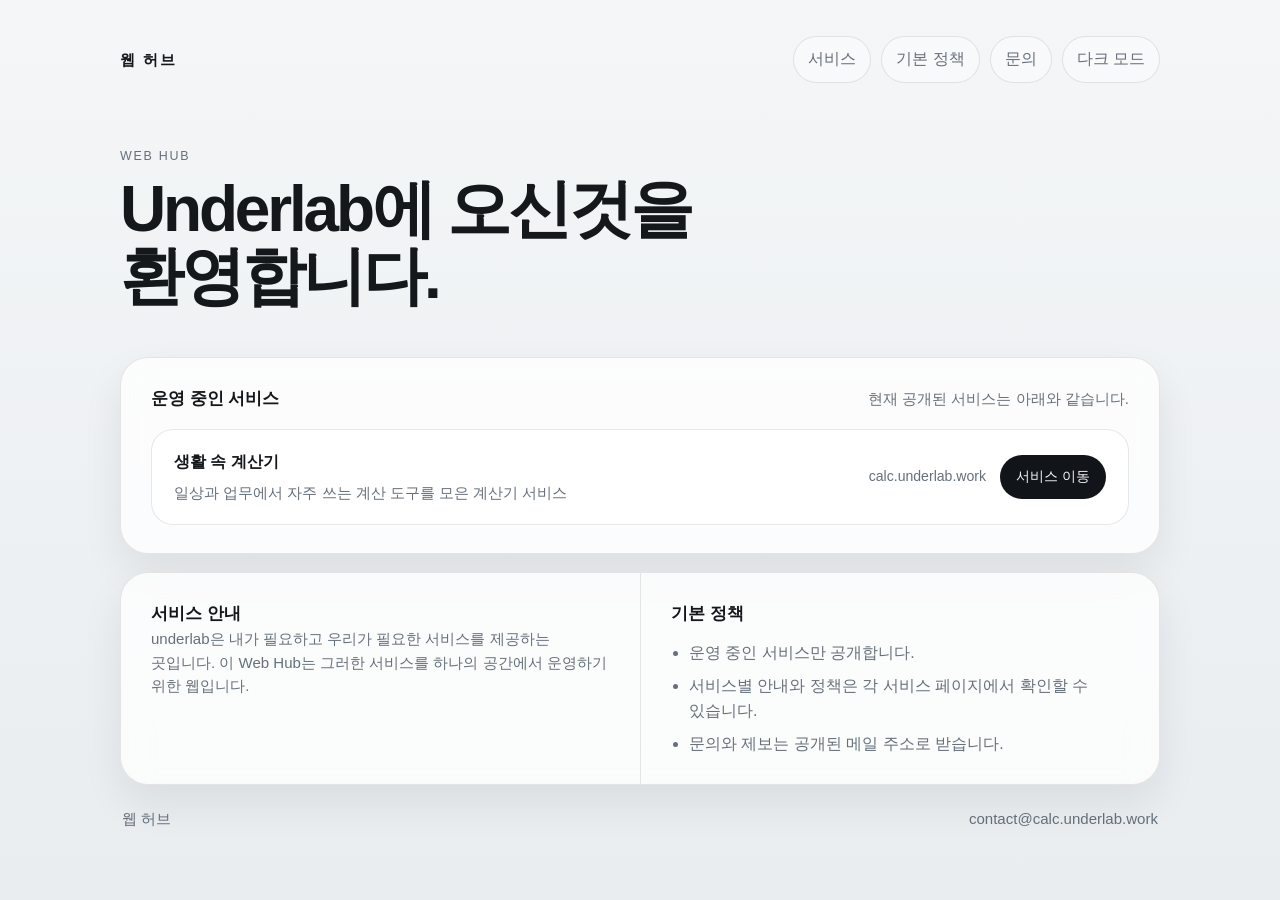
==== index.html @ 31058738 "Tighten hub hero copy" ====
﻿<!DOCTYPE html>
<html lang="ko">
  <head>
    <meta charset="UTF-8" />
    <meta name="viewport" content="width=device-width, initial-scale=1.0" />
    <title>웹 허브 | underlab</title>
    <meta
      name="description"
      content="underlab에서 운영 중인 웹 서비스를 정리한 웹 허브입니다. 현재 서비스와 기본 운영 정책을 확인할 수 있습니다."
    />
    <meta name="robots" content="index,follow" />
    <meta property="og:title" content="웹 허브 | underlab" />
    <meta
      property="og:description"
      content="운영 중인 서비스와 기본 운영 정책을 한곳에서 확인할 수 있는 underlab 웹 허브."
    />
    <meta property="og:type" content="website" />
    <meta property="og:url" content="https://underlab.work/" />
    <meta name="google-adsense-account" content="ca-pub-8529176175465863" />
    <meta name="theme-color" content="#eef1f4" />
    <link rel="canonical" href="https://underlab.work/" />
    <link rel="stylesheet" href="./styles.css" />
    <script defer src="./theme.js"></script>
  </head>
  <body>
    <div class="shell">
      <header class="masthead">
        <div class="topline">
          <span class="brand">웹 허브</span>
          <div class="top-actions">
            <nav class="nav" aria-label="허브 메뉴">
              <a href="#service">서비스</a>
              <a href="#policy">기본 정책</a>
              <a href="mailto:contact@calc.underlab.work">문의</a>
            </nav>
            <button class="theme-toggle" id="themeToggle" type="button">다크 모드</button>
          </div>
        </div>

        <section class="hero">
          <p class="eyebrow">web hub</p>
          <h1>Underlab에 오신것을 환영합니다.</h1>
        </section>
      </header>

      <main class="stack">
        <section class="panel service-panel" id="service">
          <div class="section-head">
            <h2>운영 중인 서비스</h2>
            <p>현재 공개된 서비스는 아래와 같습니다.</p>
          </div>

          <article class="service-line">
            <div class="service-copy">
              <strong>생활 속 계산기</strong>
              <p>일상과 업무에서 자주 쓰는 계산 도구를 모은 계산기 서비스</p>
            </div>
            <div class="service-actions">
              <span>calc.underlab.work</span>
              <a href="https://calc.underlab.work/">서비스 이동</a>
            </div>
          </article>
        </section>

        <section class="panel info-grid">
          <article class="info-block">
            <h2>서비스 안내</h2>
            <p>
              underlab은 내가 필요하고 우리가 필요한 서비스를 제공하는 곳입니다.
              이 Web Hub는 그러한 서비스를 하나의 공간에서 운영하기 위한 웹입니다.
            </p>
          </article>
          <article class="info-block" id="policy">
            <h2>기본 정책</h2>
            <ul>
              <li>운영 중인 서비스만 공개합니다.</li>
              <li>서비스별 안내와 정책은 각 서비스 페이지에서 확인할 수 있습니다.</li>
              <li>문의와 제보는 공개된 메일 주소로 받습니다.</li>
            </ul>
          </article>
        </section>

        <footer class="footnote">
          <span>웹 허브</span>
          <span>contact@calc.underlab.work</span>
        </footer>
      </main>
    </div>
  </body>
</html>
---- styles.css ----
﻿:root {
  --bg-top: #f4f6f7;
  --bg-bottom: #e9edf0;
  --surface: rgba(255, 255, 255, 0.78);
  --surface-strong: rgba(255, 255, 255, 0.94);
  --line: rgba(16, 20, 24, 0.1);
  --line-strong: rgba(16, 20, 24, 0.16);
  --text: #15181b;
  --muted: #66707a;
  --accent: #111418;
  --shadow: 0 18px 40px rgba(17, 24, 32, 0.08);
}

:root[data-theme="dark"] {
  --bg-top: #171c22;
  --bg-bottom: #0f1318;
  --surface: rgba(27, 33, 40, 0.82);
  --surface-strong: rgba(34, 40, 48, 0.94);
  --line: rgba(255, 255, 255, 0.1);
  --line-strong: rgba(255, 255, 255, 0.16);
  --text: #edf1f4;
  --muted: #a3adb8;
  --accent: #f2f4f6;
  --shadow: 0 20px 46px rgba(0, 0, 0, 0.34);
}

* {
  box-sizing: border-box;
}

html {
  font-size: 16px;
}

body {
  margin: 0;
  min-height: 100vh;
  color: var(--text);
  background: linear-gradient(180deg, var(--bg-top) 0%, var(--bg-bottom) 100%);
  font-family: "SUIT Variable", "Apple SD Gothic Neo", "Malgun Gothic", "Segoe UI", sans-serif;
  line-height: 1.55;
  word-break: keep-all;
}

a {
  color: inherit;
  text-decoration: none;
}

.shell {
  width: min(1040px, calc(100% - 40px));
  margin: 0 auto;
  padding: 28px 0 48px;
}

.masthead {
  padding: 8px 0 34px;
}

.topline {
  display: flex;
  align-items: center;
  justify-content: space-between;
  gap: 16px;
}

.top-actions {
  display: flex;
  align-items: center;
  gap: 10px;
  flex-wrap: wrap;
}

.brand {
  font-size: 0.95rem;
  font-weight: 600;
  letter-spacing: 0.12em;
  text-transform: lowercase;
}

.nav {
  display: flex;
  align-items: center;
  gap: 10px;
  flex-wrap: wrap;
}

.nav a,
.theme-toggle {
  padding: 10px 14px;
  border: 1px solid var(--line);
  border-radius: 999px;
  color: var(--muted);
  background: rgba(255, 255, 255, 0.42);
  font: inherit;
}

:root[data-theme="dark"] .nav a,
:root[data-theme="dark"] .theme-toggle {
  color: #eef2f6;
  background: rgba(255, 255, 255, 0.08);
  border-color: rgba(255, 255, 255, 0.14);
}

.theme-toggle {
  cursor: pointer;
}

.hero {
  padding: 64px 0 12px;
}

.eyebrow {
  margin: 0 0 10px;
  color: var(--muted);
  font-size: 0.78rem;
  letter-spacing: 0.14em;
  text-transform: uppercase;
}

.hero h1 {
  margin: 0;
  max-width: 720px;
  font-size: clamp(2.4rem, 5vw, 4.2rem);
  line-height: 1.05;
  letter-spacing: -0.05em;
  font-weight: 620;
}

.hero-copy {
  max-width: 520px;
  margin: 18px 0 0;
  color: var(--muted);
  font-size: 1rem;
}

.stack {
  display: grid;
  gap: 18px;
}

.panel {
  border: 1px solid var(--line);
  border-radius: 28px;
  background: var(--surface);
  box-shadow: var(--shadow);
  backdrop-filter: blur(14px);
}

.service-panel {
  padding: 28px 30px;
}

.section-head {
  display: flex;
  align-items: baseline;
  justify-content: space-between;
  gap: 18px;
  margin-bottom: 18px;
}

.section-head h2,
.info-block h2 {
  margin: 0;
  font-size: 1.04rem;
  font-weight: 600;
}

.section-head p,
.info-block p,
.service-copy p,
.footnote {
  margin: 0;
  color: var(--muted);
  font-size: 0.94rem;
}

.service-line {
  display: flex;
  align-items: center;
  justify-content: space-between;
  gap: 18px;
  padding: 20px 22px;
  border: 1px solid var(--line);
  border-radius: 22px;
  background: var(--surface-strong);
}

.service-copy strong {
  display: block;
  margin-bottom: 6px;
  font-size: 1rem;
  font-weight: 600;
}

.service-actions {
  display: flex;
  align-items: center;
  gap: 14px;
  flex-shrink: 0;
}

.service-actions span {
  color: var(--muted);
  font-size: 0.88rem;
}

.service-actions a {
  padding: 11px 16px;
  border-radius: 999px;
  background: var(--accent);
  color: var(--bg-top);
  font-size: 0.88rem;
}

.info-grid {
  display: grid;
  grid-template-columns: repeat(2, minmax(0, 1fr));
  gap: 0;
}

.info-block {
  padding: 28px 30px;
}

.info-block + .info-block {
  border-left: 1px solid var(--line);
}

.info-block ul {
  margin: 14px 0 0;
  padding-left: 18px;
  color: var(--muted);
}

.info-block li + li {
  margin-top: 8px;
}

.footnote {
  display: flex;
  align-items: center;
  justify-content: space-between;
  gap: 16px;
  padding: 4px 2px 0;
}

@media (max-width: 760px) {
  .topline,
  .section-head,
  .service-line,
  .footnote {
    flex-direction: column;
    align-items: flex-start;
  }

  .service-actions {
    width: 100%;
    justify-content: space-between;
  }

  .top-actions {
    width: 100%;
    flex-direction: column;
    align-items: stretch;
  }

  .info-grid {
    grid-template-columns: 1fr;
  }

  .info-block + .info-block {
    border-left: 0;
    border-top: 1px solid var(--line);
  }
}

@media (max-width: 560px) {
  .shell {
    width: min(100% - 24px, 1040px);
  }

  .nav {
    width: 100%;
    display: grid;
    grid-template-columns: repeat(2, minmax(0, 1fr));
  }

  .nav a,
  .service-actions a,
  .theme-toggle {
    text-align: center;
  }

  .service-panel,
  .info-block {
    padding: 22px 20px;
  }

  .service-actions {
    flex-direction: column;
    align-items: stretch;
  }
}
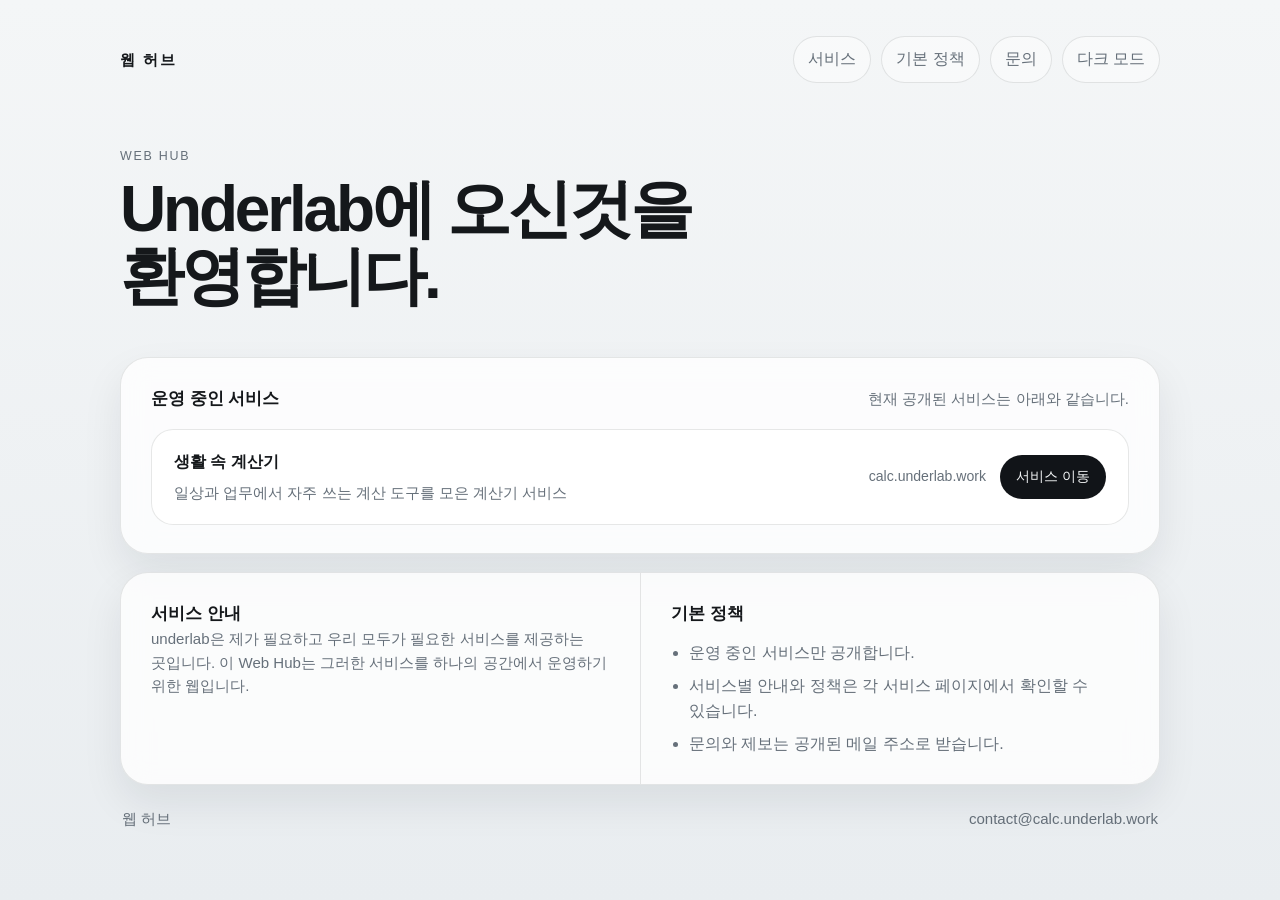
==== commit a51233ab: "Refine hub intro wording" ====
--- a/index.html
+++ b/index.html
@@ -66,7 +66,7 @@
           <article class="info-block">
             <h2>서비스 안내</h2>
             <p>
-              underlab은 내가 필요하고 우리가 필요한 서비스를 제공하는 곳입니다.
+              underlab은 제가 필요하고 우리 모두가 필요한 서비스를 제공하는 곳입니다.
               이 Web Hub는 그러한 서비스를 하나의 공간에서 운영하기 위한 웹입니다.
             </p>
           </article>
@@ -93,3 +93,4 @@
 
 
 
+
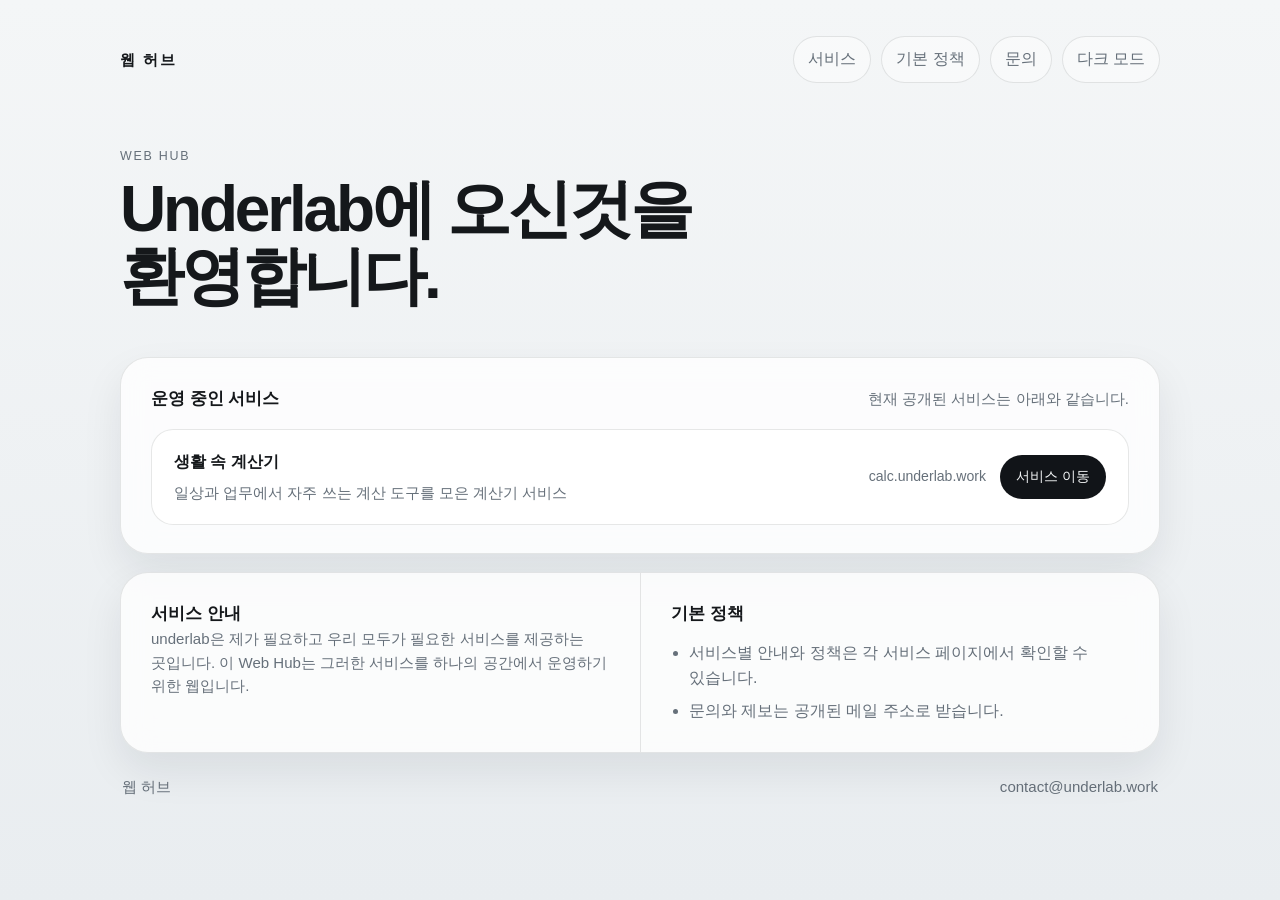
==== commit f3f64e0f: "Refine hub contact and policy copy" ====
--- a/index.html
+++ b/index.html
@@ -31,7 +31,7 @@
             <nav class="nav" aria-label="허브 메뉴">
               <a href="#service">서비스</a>
               <a href="#policy">기본 정책</a>
-              <a href="mailto:contact@calc.underlab.work">문의</a>
+              <a href="mailto:contact@underlab.work">문의</a>
             </nav>
             <button class="theme-toggle" id="themeToggle" type="button">다크 모드</button>
           </div>
@@ -73,7 +73,6 @@
           <article class="info-block" id="policy">
             <h2>기본 정책</h2>
             <ul>
-              <li>운영 중인 서비스만 공개합니다.</li>
               <li>서비스별 안내와 정책은 각 서비스 페이지에서 확인할 수 있습니다.</li>
               <li>문의와 제보는 공개된 메일 주소로 받습니다.</li>
             </ul>
@@ -82,7 +81,7 @@
 
         <footer class="footnote">
           <span>웹 허브</span>
-          <span>contact@calc.underlab.work</span>
+          <span>contact@underlab.work</span>
         </footer>
       </main>
     </div>
@@ -94,3 +93,5 @@
 
 
 
+
+
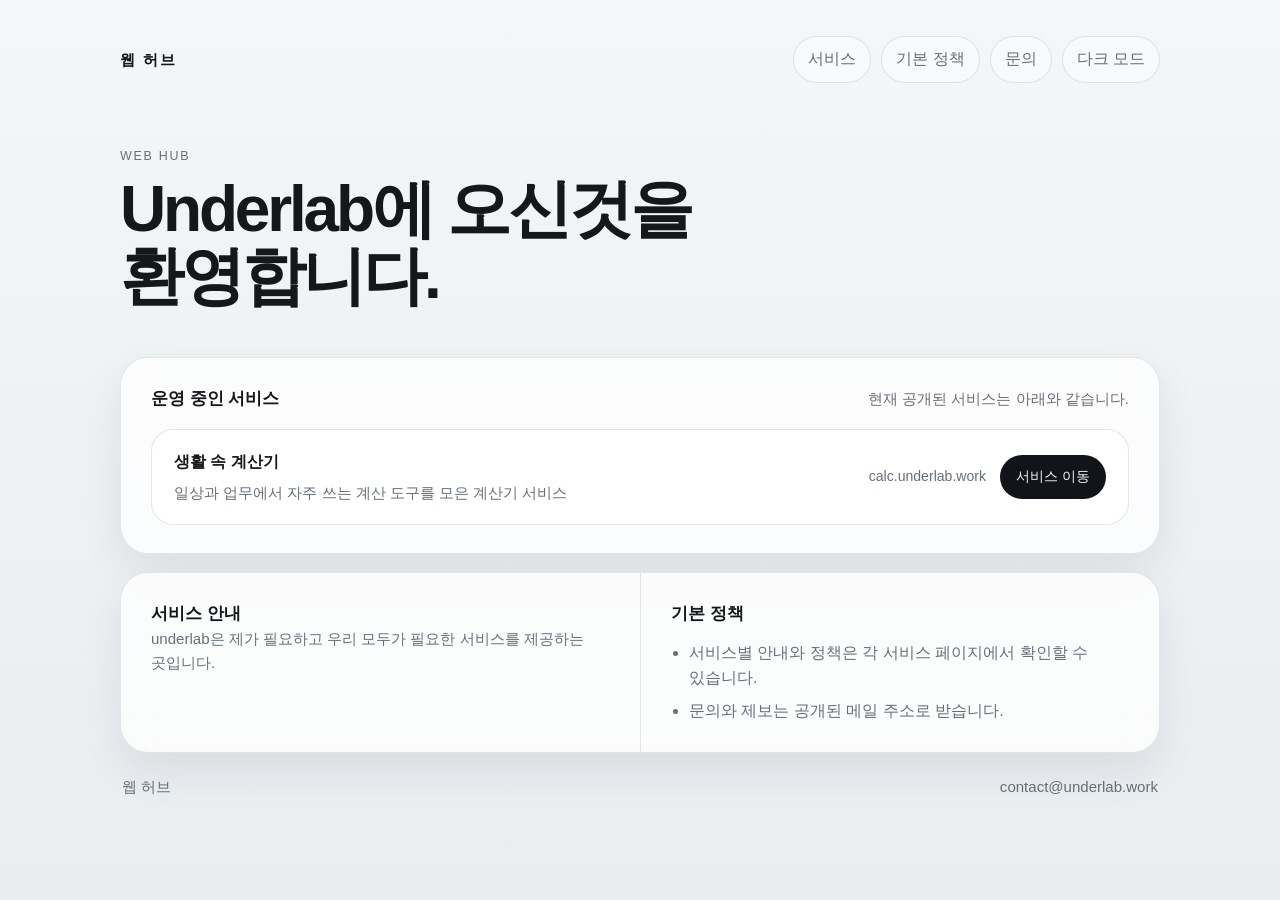
==== commit 16e99e5e: "Update hub search description" ====
--- a/index.html
+++ b/index.html
@@ -6,13 +6,13 @@
     <title>웹 허브 | underlab</title>
     <meta
       name="description"
-      content="underlab에서 운영 중인 웹 서비스를 정리한 웹 허브입니다. 현재 서비스와 기본 운영 정책을 확인할 수 있습니다."
+      content="underlab은 제가 필요하고 우리 모두가 필요한 서비스를 제공하는 곳입니다."
     />
     <meta name="robots" content="index,follow" />
     <meta property="og:title" content="웹 허브 | underlab" />
     <meta
       property="og:description"
-      content="운영 중인 서비스와 기본 운영 정책을 한곳에서 확인할 수 있는 underlab 웹 허브."
+      content="underlab은 제가 필요하고 우리 모두가 필요한 서비스를 제공하는 곳입니다."
     />
     <meta property="og:type" content="website" />
     <meta property="og:url" content="https://underlab.work/" />
@@ -67,7 +67,6 @@
             <h2>서비스 안내</h2>
             <p>
               underlab은 제가 필요하고 우리 모두가 필요한 서비스를 제공하는 곳입니다.
-              이 Web Hub는 그러한 서비스를 하나의 공간에서 운영하기 위한 웹입니다.
             </p>
           </article>
           <article class="info-block" id="policy">
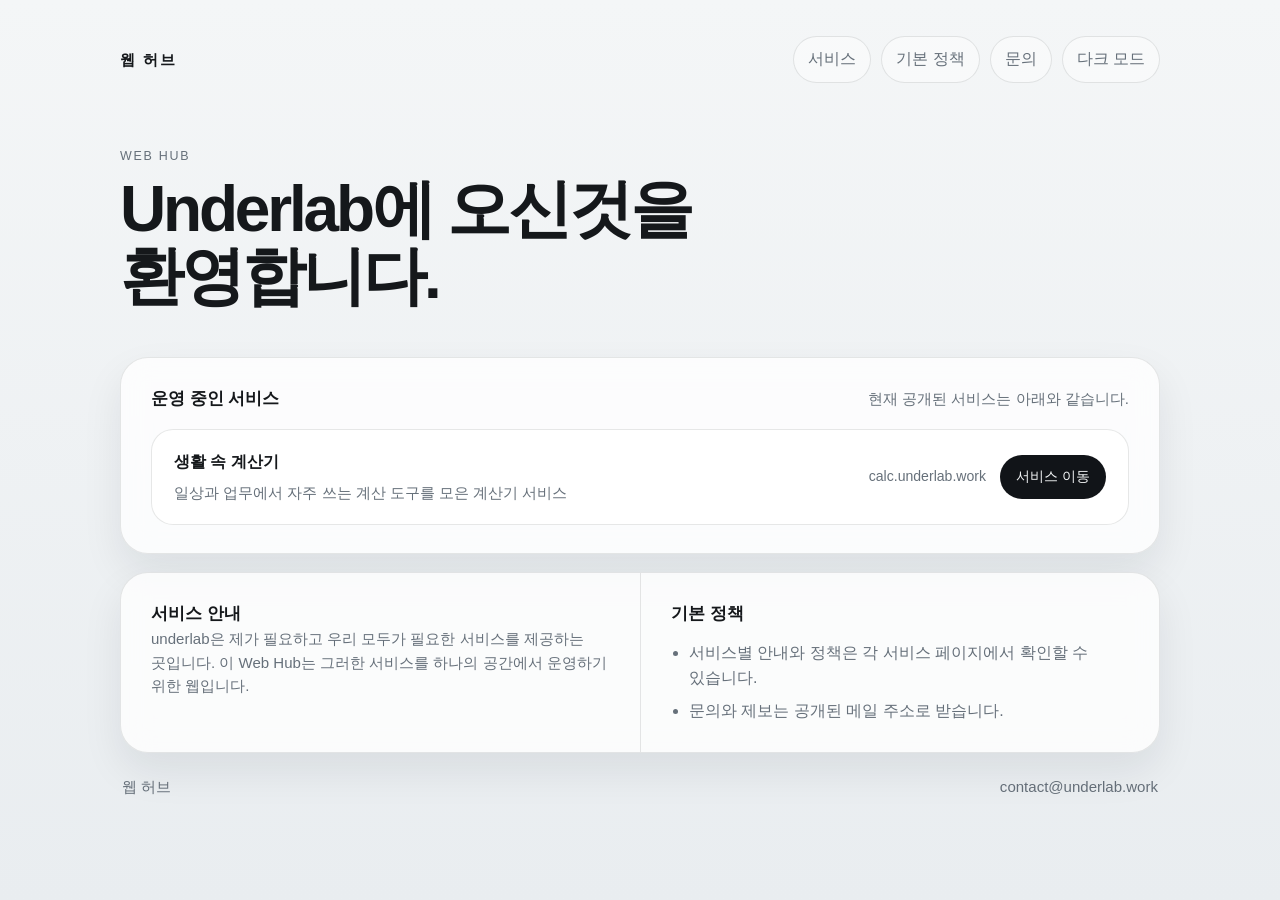
==== commit edd7a69b: "Restore hub body copy" ====
--- a/index.html
+++ b/index.html
@@ -67,6 +67,7 @@
             <h2>서비스 안내</h2>
             <p>
               underlab은 제가 필요하고 우리 모두가 필요한 서비스를 제공하는 곳입니다.
+              이 Web Hub는 그러한 서비스를 하나의 공간에서 운영하기 위한 웹입니다.
             </p>
           </article>
           <article class="info-block" id="policy">
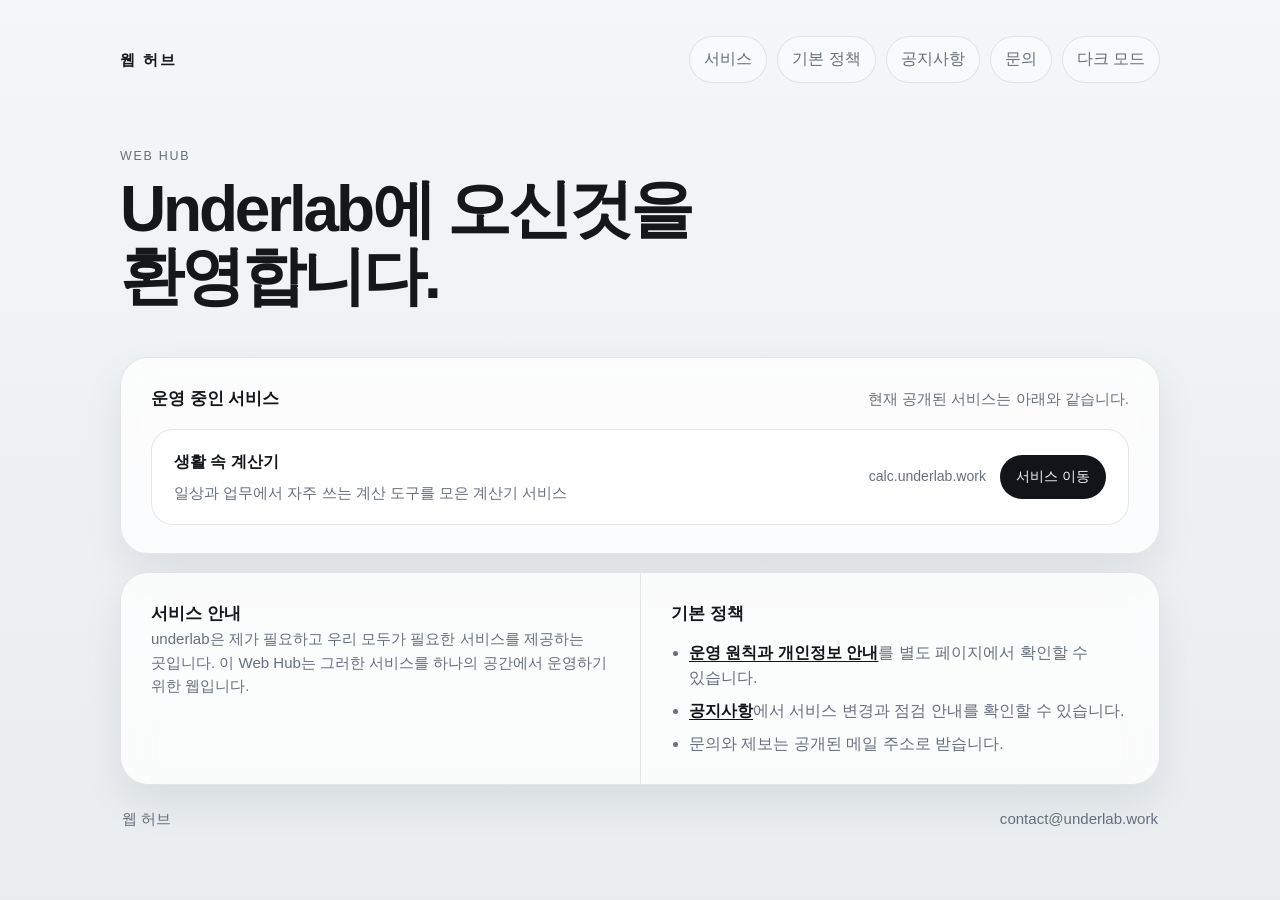
==== commit abf667e8: "Add hub policy and notices pages" ====
--- a/index.html
+++ b/index.html
@@ -30,7 +30,8 @@
           <div class="top-actions">
             <nav class="nav" aria-label="허브 메뉴">
               <a href="#service">서비스</a>
-              <a href="#policy">기본 정책</a>
+              <a href="./policy/">기본 정책</a>
+              <a href="./notices/">공지사항</a>
               <a href="mailto:contact@underlab.work">문의</a>
             </nav>
             <button class="theme-toggle" id="themeToggle" type="button">다크 모드</button>
@@ -73,7 +74,8 @@
           <article class="info-block" id="policy">
             <h2>기본 정책</h2>
             <ul>
-              <li>서비스별 안내와 정책은 각 서비스 페이지에서 확인할 수 있습니다.</li>
+              <li><a class="text-link" href="./policy/">운영 원칙과 개인정보 안내</a>를 별도 페이지에서 확인할 수 있습니다.</li>
+              <li><a class="text-link" href="./notices/">공지사항</a>에서 서비스 변경과 점검 안내를 확인할 수 있습니다.</li>
               <li>문의와 제보는 공개된 메일 주소로 받습니다.</li>
             </ul>
           </article>
--- a/styles.css
+++ b/styles.css
@@ -237,6 +237,90 @@
   margin-top: 8px;
 }
 
+.text-link {
+  color: var(--accent);
+  font-weight: 600;
+  text-decoration: underline;
+  text-underline-offset: 3px;
+}
+
+.content-panel {
+  padding: 30px;
+}
+
+.content-panel + .content-panel {
+  margin-top: 18px;
+}
+
+.content-panel h2,
+.content-panel h3 {
+  margin: 0;
+  font-weight: 600;
+}
+
+.content-panel h2 {
+  font-size: 1.18rem;
+}
+
+.content-panel h3 {
+  font-size: 1rem;
+}
+
+.content-panel p,
+.content-panel li {
+  color: var(--muted);
+}
+
+.content-panel p {
+  margin: 12px 0 0;
+}
+
+.content-panel ul {
+  margin: 14px 0 0;
+  padding-left: 19px;
+}
+
+.content-panel li + li {
+  margin-top: 8px;
+}
+
+.notice-list,
+.policy-list {
+  display: grid;
+  gap: 14px;
+  margin-top: 18px;
+}
+
+.notice-item,
+.policy-item {
+  padding: 18px 20px;
+  border: 1px solid var(--line);
+  border-radius: 8px;
+  background: var(--surface-strong);
+}
+
+.notice-meta {
+  display: block;
+  margin-bottom: 8px;
+  color: var(--muted);
+  font-size: 0.84rem;
+}
+
+.page-actions {
+  display: flex;
+  flex-wrap: wrap;
+  gap: 10px;
+  margin-top: 20px;
+}
+
+.page-actions a {
+  padding: 11px 15px;
+  border: 1px solid var(--line-strong);
+  border-radius: 8px;
+  color: var(--muted);
+  background: var(--surface-strong);
+}
+
 .footnote {
   display: flex;
   align-items: center;
@@ -293,7 +377,8 @@
   }
 
   .service-panel,
-  .info-block {
+  .info-block,
+  .content-panel {
     padding: 22px 20px;
   }
 
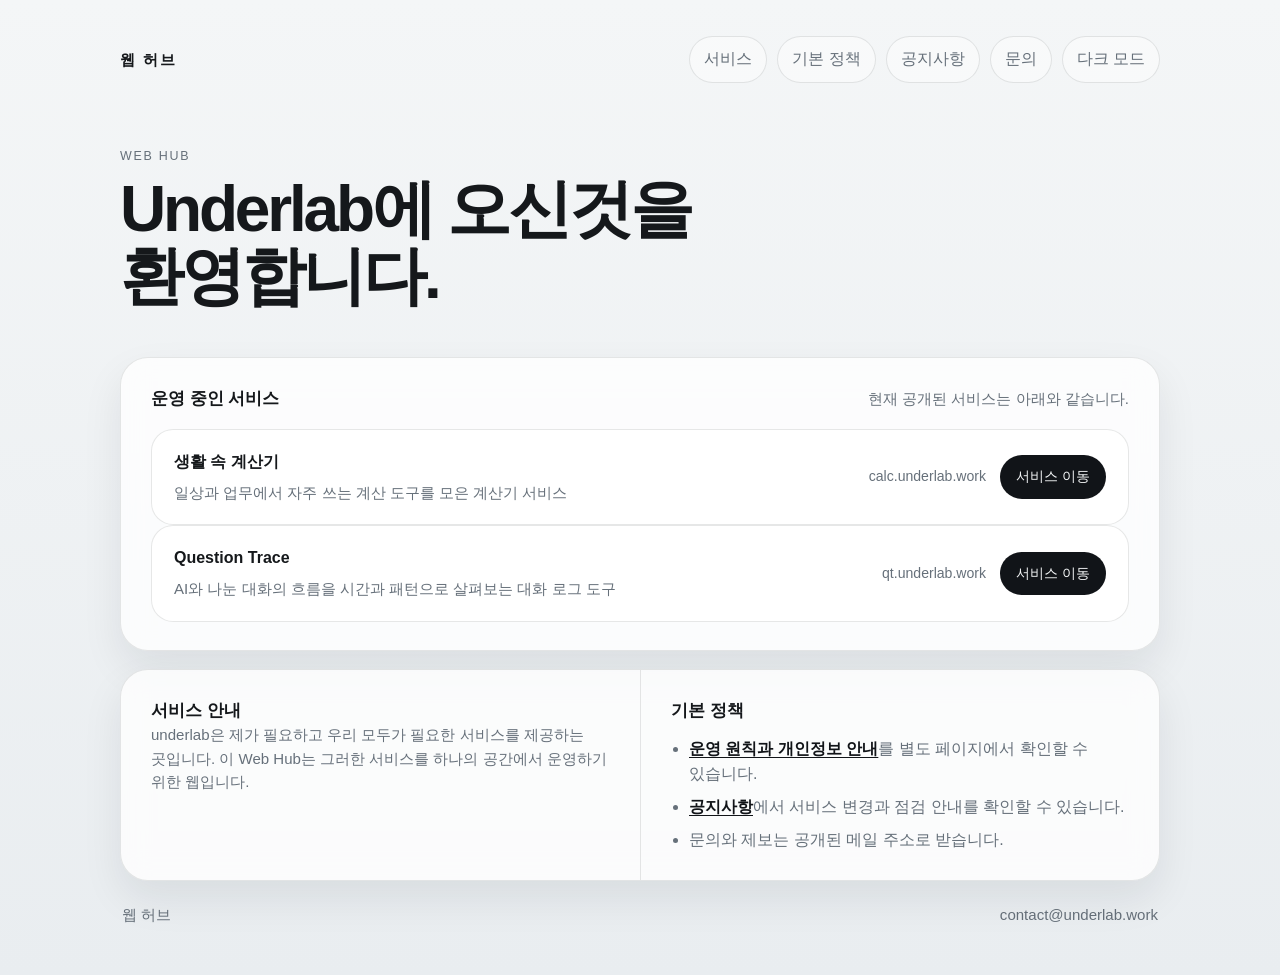
==== commit c052da5a: "Add Question Trace to service list" ====
--- a/index.html
+++ b/index.html
@@ -61,6 +61,17 @@
               <a href="https://calc.underlab.work/">서비스 이동</a>
             </div>
           </article>
+
+          <article class="service-line">
+            <div class="service-copy">
+              <strong>Question Trace</strong>
+              <p>AI와 나눈 대화의 흐름을 시간과 패턴으로 살펴보는 대화 로그 도구</p>
+            </div>
+            <div class="service-actions">
+              <span>qt.underlab.work</span>
+              <a href="https://qt.underlab.work/">서비스 이동</a>
+            </div>
+          </article>
         </section>
 
         <section class="panel info-grid">
--- a/styles.css
+++ b/styles.css
@@ -287,16 +287,26 @@
 .notice-list,
 .policy-list {
   display: grid;
-  gap: 14px;
-  margin-top: 18px;
+  gap: 18px;
+  margin-top: 22px;
 }
 
 .notice-item,
 .policy-item {
-  padding: 18px 20px;
+  padding: 24px 26px;
   border: 1px solid var(--line);
   border-radius: 8px;
   background: var(--surface-strong);
+}
+
+.notice-item h3,
+.policy-item h3 {
+  margin-bottom: 10px;
+}
+
+.notice-item p,
+.policy-item p {
+  max-width: 720px;
 }
 
 .notice-meta {
@@ -319,6 +329,121 @@
   border-radius: 8px;
   color: var(--muted);
   background: var(--surface-strong);
+}
+
+.notice-layout {
+  display: grid;
+  grid-template-columns: max-content minmax(0, 1fr);
+  gap: 18px;
+  align-items: start;
+}
+
+.notice-sidebar {
+  position: sticky;
+  top: 20px;
+  width: fit-content;
+}
+
+.notice-tabs-card {
+  width: fit-content;
+  padding: 14px;
+  border-radius: 24px;
+}
+
+.notice-date-list {
+  display: grid;
+  gap: 12px;
+}
+
+.notice-date-tab {
+  position: relative;
+  display: grid;
+  gap: 8px;
+  width: fit-content;
+  min-width: 132px;
+  padding: 17px 16px 17px 20px;
+  border: 1px solid var(--line);
+  border-radius: 8px;
+  background: var(--surface);
+  color: var(--muted);
+  box-shadow: none;
+  font: inherit;
+  text-align: left;
+  cursor: pointer;
+  transition: transform 0.18s ease, border-color 0.18s ease, background 0.18s ease, color 0.18s ease;
+}
+
+.notice-date-tab::before {
+  content: "";
+  position: absolute;
+  inset: 10px auto 10px 9px;
+  width: 3px;
+  border-radius: 999px;
+  background: transparent;
+}
+
+.notice-date-tab:hover {
+  transform: translateY(-2px);
+  border-color: var(--line-strong);
+}
+
+.notice-date-tab.is-active {
+  color: var(--text);
+  border-color: var(--line-strong);
+  background: var(--surface-strong);
+}
+
+.notice-date-tab.is-active::before {
+  background: var(--accent);
+}
+
+.notice-date-tab span {
+  width: fit-content;
+  padding: 4px 8px;
+  border: 1px solid rgba(21, 24, 27, 0.2);
+  border-radius: 999px;
+  background: rgba(21, 24, 27, 0.08);
+  color: var(--accent);
+  font-size: 0.78rem;
+  line-height: 1;
+}
+
+.notice-date-tab strong {
+  color: var(--text);
+  font-size: 0.95rem;
+  font-weight: 600;
+}
+
+.notice-content-card {
+  min-height: 520px;
+  padding: 42px;
+}
+
+.notice-panel h2 {
+  margin-top: 14px;
+  font-size: clamp(2rem, 3vw, 3rem);
+  line-height: 1.12;
+}
+
+.notice-panel p {
+  max-width: 720px;
+  margin-top: 18px;
+  color: var(--muted);
+  font-size: 1.04rem;
+  line-height: 1.9;
+}
+
+.notice-meta-row {
+  display: flex;
+  align-items: center;
+  justify-content: space-between;
+  gap: 16px;
+  color: var(--muted);
+  font-size: 0.92rem;
+}
+
+.notice-meta-row strong {
+  color: var(--text);
 }
 
 .footnote {
@@ -353,6 +478,24 @@
     grid-template-columns: 1fr;
   }
 
+  .notice-layout {
+    grid-template-columns: 1fr;
+  }
+
+  .notice-sidebar {
+    position: static;
+    width: 100%;
+  }
+
+  .notice-tabs-card,
+  .notice-date-tab {
+    width: 100%;
+  }
+
+  .notice-date-list {
+    grid-template-columns: repeat(3, minmax(0, 1fr));
+  }
+
   .info-block + .info-block {
     border-left: 0;
     border-top: 1px solid var(--line);
@@ -382,6 +525,25 @@
     padding: 22px 20px;
   }
 
+  .notice-item,
+  .policy-item {
+    padding: 22px 20px;
+  }
+
+  .notice-content-card {
+    padding: 28px 22px;
+    min-height: auto;
+  }
+
+  .notice-date-list {
+    grid-template-columns: 1fr;
+  }
+
+  .notice-meta-row {
+    align-items: flex-start;
+    flex-direction: column;
+  }
+
   .service-actions {
     flex-direction: column;
     align-items: stretch;
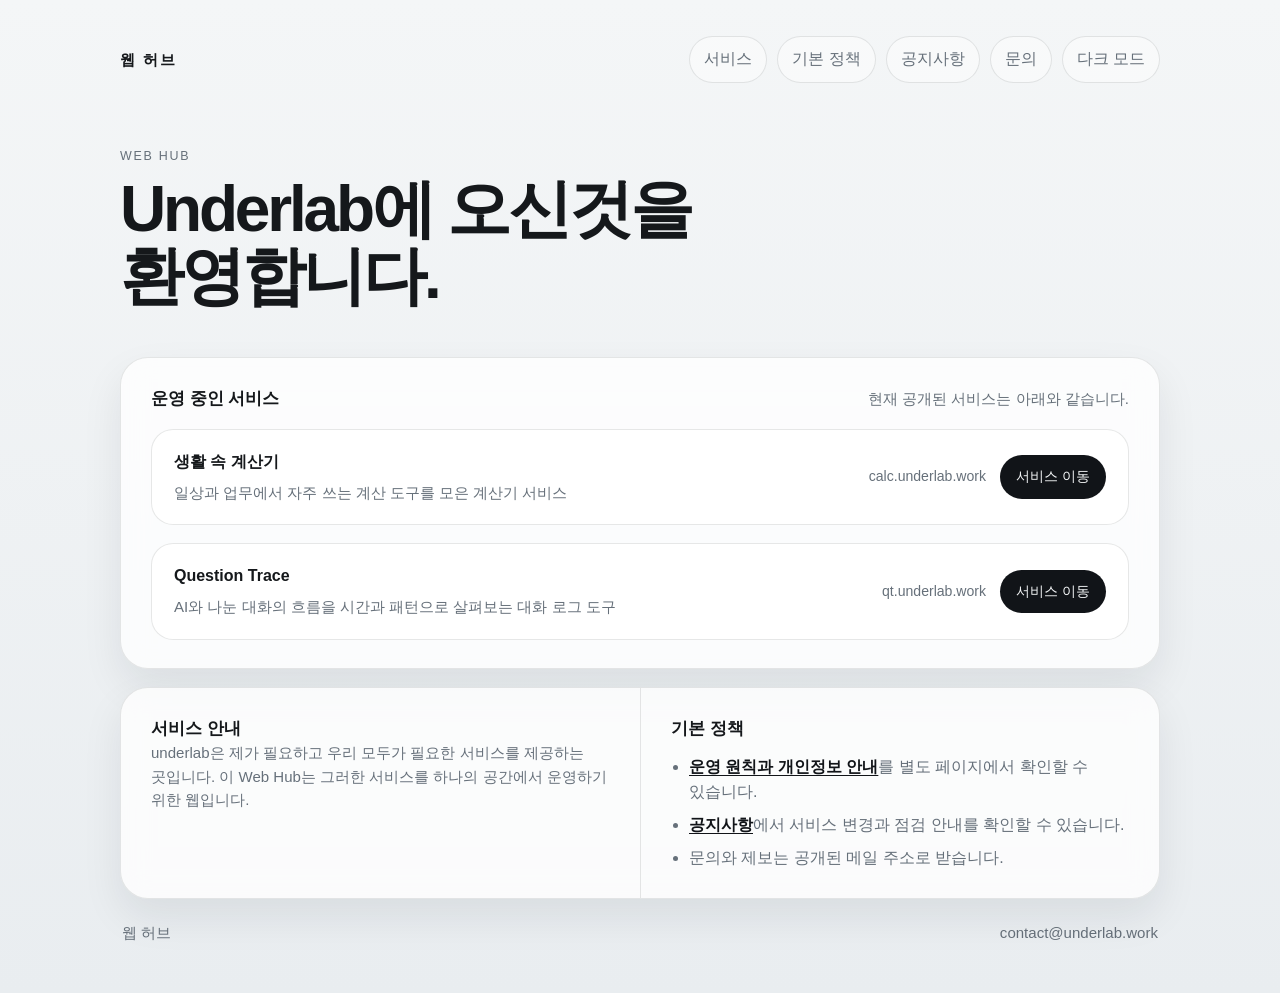
==== commit 806cca1f: "Add spacing before Question Trace service" ====
--- a/index.html
+++ b/index.html
@@ -62,7 +62,7 @@
             </div>
           </article>
 
-          <article class="service-line">
+          <article class="service-line service-line-spaced">
             <div class="service-copy">
               <strong>Question Trace</strong>
               <p>AI와 나눈 대화의 흐름을 시간과 패턴으로 살펴보는 대화 로그 도구</p>
--- a/styles.css
+++ b/styles.css
@@ -186,6 +186,10 @@
   background: var(--surface-strong);
 }
 
+.service-line-spaced {
+  margin-top: 18px;
+}
+
 .service-copy strong {
   display: block;
   margin-bottom: 6px;
